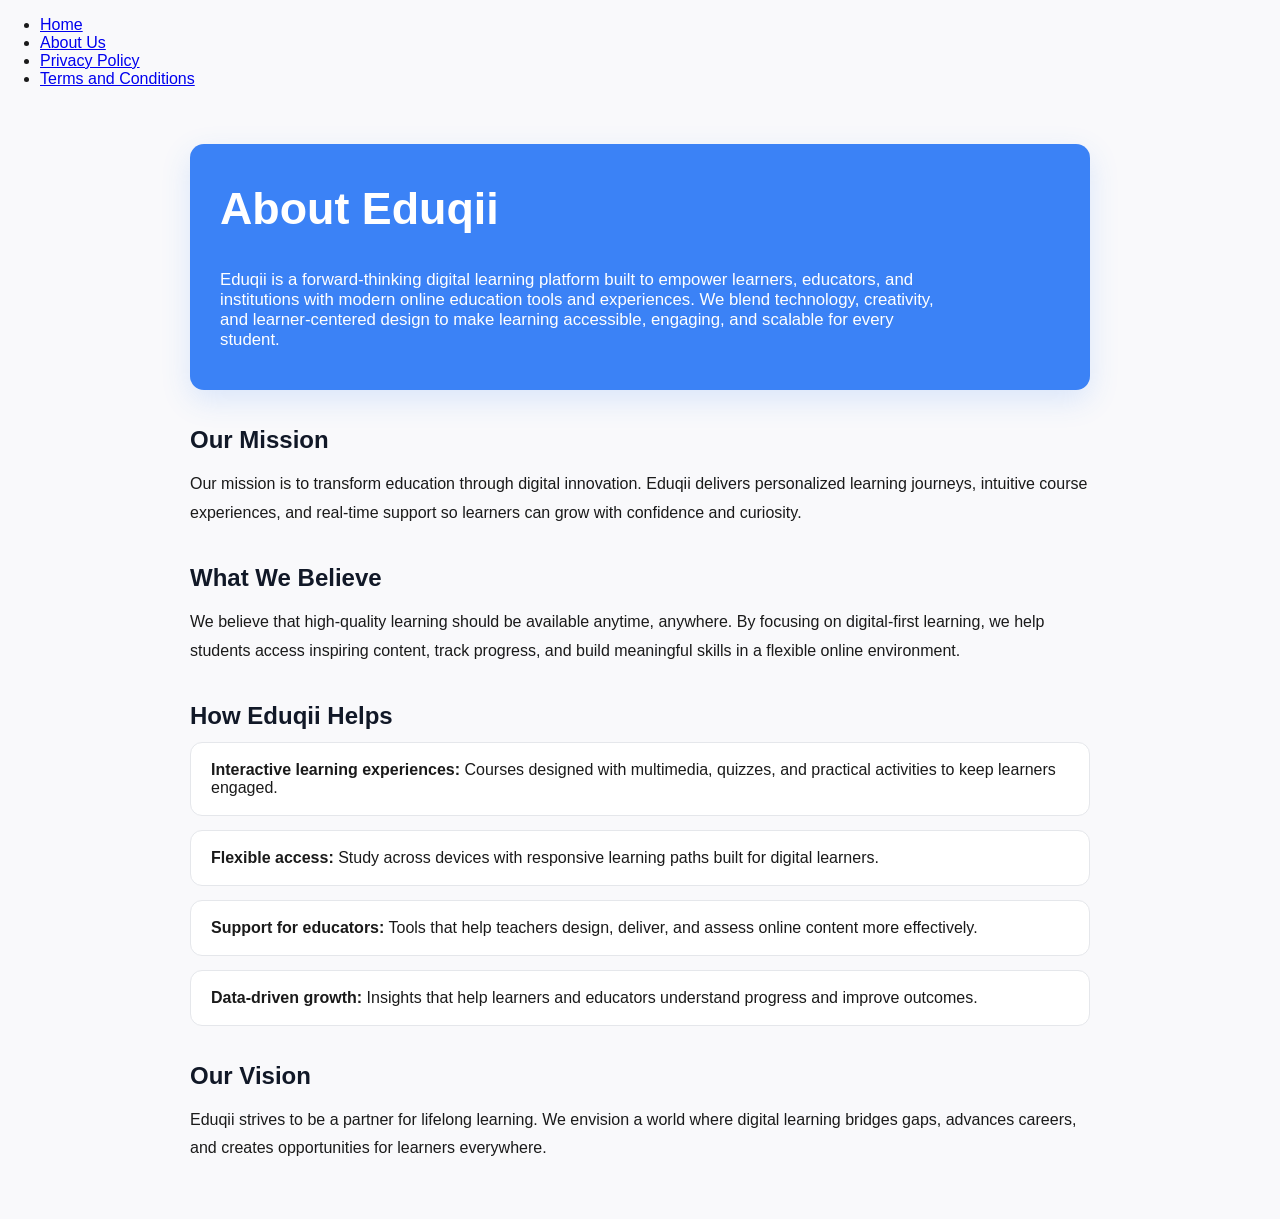
==== aboutus.html @ 87ccfbb3 "refactor" ====
<!DOCTYPE html>
<html lang="en">
<head>
    <meta charset="UTF-8">
    <meta name="viewport" content="width=device-width, initial-scale=1.0">
    <title>About Eduqii</title>
    <style>
        body { font-family: Arial, sans-serif; margin: 0; padding: 0; background: #f9f9fb; color: #1a1a1a; }
        .container { max-width: 900px; margin: 0 auto; padding: 40px 20px; }
        .hero { background: #3b82f6; color: #fff; padding: 40px 30px; border-radius: 14px; box-shadow: 0 10px 30px rgba(59, 130, 246, 0.16); }
        .hero h1 { margin-top: 0; font-size: 2.8rem; line-height: 1.1; }
        .hero p { margin: 20px 0 0; font-size: 1.05rem; max-width: 720px; }
        .section { margin-top: 36px; }
        .section h2 { color: #111827; margin-bottom: 12px; }
        .section p { line-height: 1.8; margin-bottom: 16px; }
        .feature-list { list-style: none; padding: 0; margin: 0; }
        .feature-list li { background: #fff; border: 1px solid #e5e7eb; border-radius: 12px; padding: 18px 20px; margin-bottom: 14px; }
    </style>
</head>
<body>
    <nav>
        <ul>
            <li><a href="index.html">Home</a></li>
            <li><a href="aboutus.html">About Us</a></li>
            <li><a href="privacy.html">Privacy Policy</a></li>
            <li><a href="terms_and_conditions.html">Terms and Conditions</a></li>
        </ul>
    </nav>
    <div class="container">
        <section class="hero">
            <h1>About Eduqii</h1>
            <p>Eduqii is a forward-thinking digital learning platform built to empower learners, educators, and institutions with modern online education tools and experiences. We blend technology, creativity, and learner-centered design to make learning accessible, engaging, and scalable for every student.</p>
        </section>

        <section class="section">
            <h2>Our Mission</h2>
            <p>Our mission is to transform education through digital innovation. Eduqii delivers personalized learning journeys, intuitive course experiences, and real-time support so learners can grow with confidence and curiosity.</p>
        </section>

        <section class="section">
            <h2>What We Believe</h2>
            <p>We believe that high-quality learning should be available anytime, anywhere. By focusing on digital-first learning, we help students access inspiring content, track progress, and build meaningful skills in a flexible online environment.</p>
        </section>

        <section class="section">
            <h2>How Eduqii Helps</h2>
            <ul class="feature-list">
                <li><strong>Interactive learning experiences:</strong> Courses designed with multimedia, quizzes, and practical activities to keep learners engaged.</li>
                <li><strong>Flexible access:</strong> Study across devices with responsive learning paths built for digital learners.</li>
                <li><strong>Support for educators:</strong> Tools that help teachers design, deliver, and assess online content more effectively.</li>
                <li><strong>Data-driven growth:</strong> Insights that help learners and educators understand progress and improve outcomes.</li>
            </ul>
        </section>

        <section class="section">
            <h2>Our Vision</h2>
            <p>Eduqii strives to be a partner for lifelong learning. We envision a world where digital learning bridges gaps, advances careers, and creates opportunities for learners everywhere.</p>
        </section>
    </div>
</body>
</html>
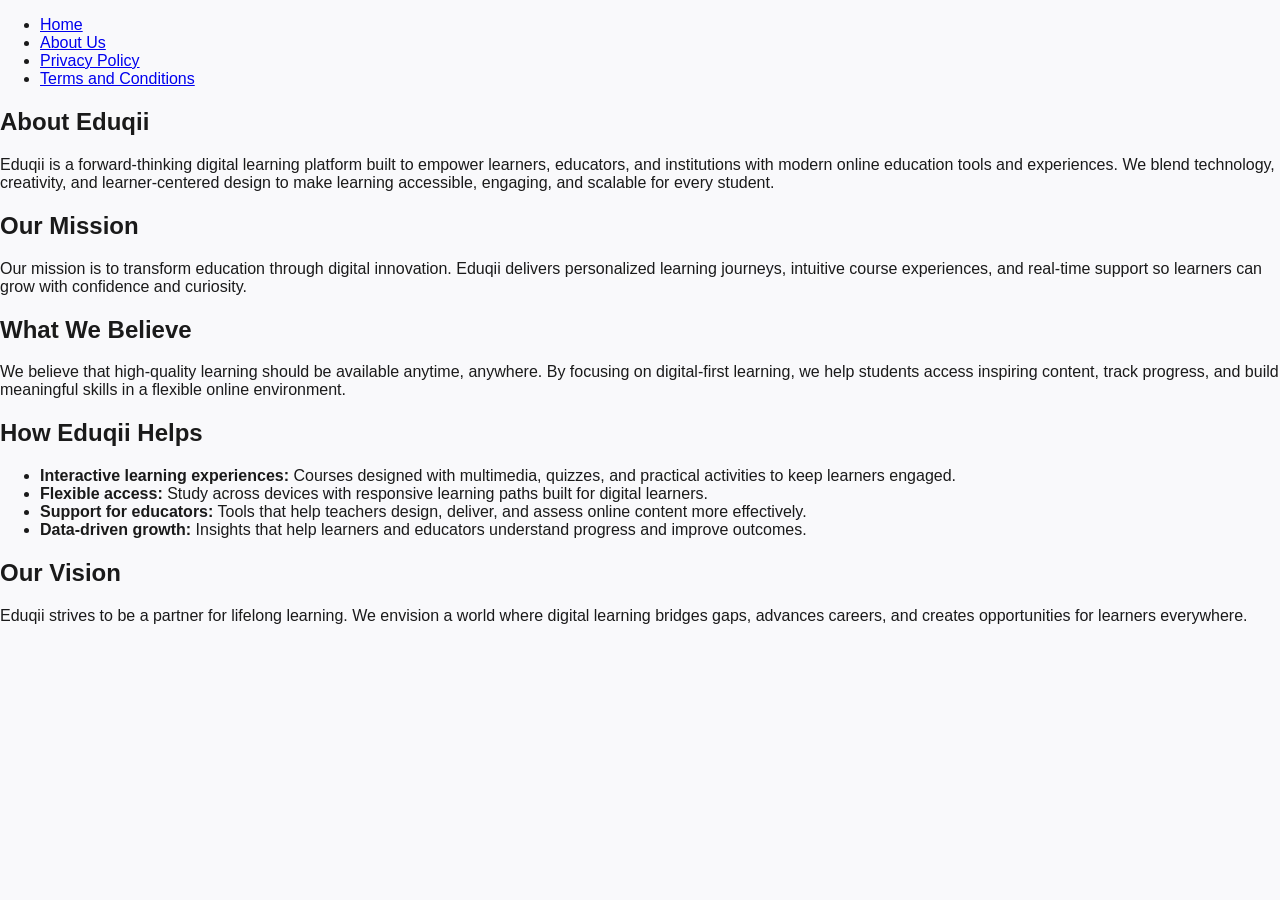
==== commit 161424c3: "refactor" ====
--- a/aboutus.html
+++ b/aboutus.html
@@ -6,16 +6,8 @@
     <title>About Eduqii</title>
     <style>
         body { font-family: Arial, sans-serif; margin: 0; padding: 0; background: #f9f9fb; color: #1a1a1a; }
-        .container { max-width: 900px; margin: 0 auto; padding: 40px 20px; }
-        .hero { background: #3b82f6; color: #fff; padding: 40px 30px; border-radius: 14px; box-shadow: 0 10px 30px rgba(59, 130, 246, 0.16); }
-        .hero h1 { margin-top: 0; font-size: 2.8rem; line-height: 1.1; }
-        .hero p { margin: 20px 0 0; font-size: 1.05rem; max-width: 720px; }
-        .section { margin-top: 36px; }
-        .section h2 { color: #111827; margin-bottom: 12px; }
-        .section p { line-height: 1.8; margin-bottom: 16px; }
-        .feature-list { list-style: none; padding: 0; margin: 0; }
-        .feature-list li { background: #fff; border: 1px solid #e5e7eb; border-radius: 12px; padding: 18px 20px; margin-bottom: 14px; }
     </style>
+    <link rel="stylesheet" href="styles.css">
 </head>
 <body>
     <nav>
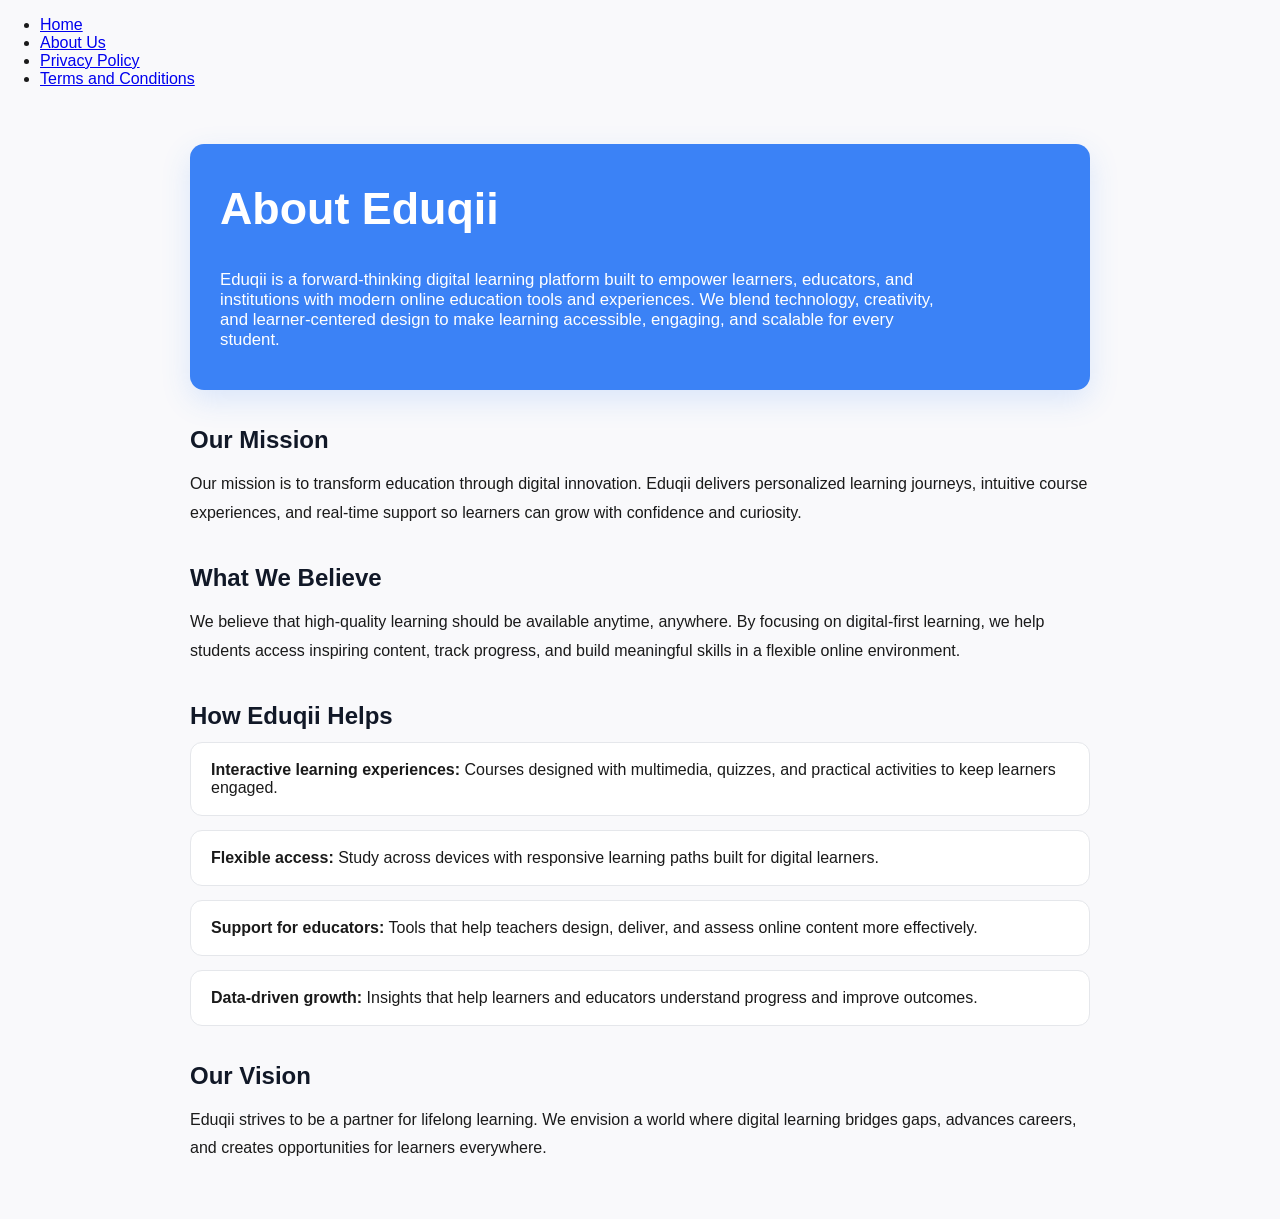
==== commit caa1a24f: "refactor" ====
--- a/aboutus.html
+++ b/aboutus.html
@@ -6,6 +6,15 @@
     <title>About Eduqii</title>
     <style>
         body { font-family: Arial, sans-serif; margin: 0; padding: 0; background: #f9f9fb; color: #1a1a1a; }
+        .container { max-width: 900px; margin: 0 auto; padding: 40px 20px; }
+        .hero { background: #3b82f6; color: #fff; padding: 40px 30px; border-radius: 14px; box-shadow: 0 10px 30px rgba(59, 130, 246, 0.16); }
+        .hero h1 { margin-top: 0; font-size: 2.8rem; line-height: 1.1; }
+        .hero p { margin: 20px 0 0; font-size: 1.05rem; max-width: 720px; }
+        .section { margin-top: 36px; }
+        .section h2 { color: #111827; margin-bottom: 12px; }
+        .section p { line-height: 1.8; margin-bottom: 16px; }
+        .feature-list { list-style: none; padding: 0; margin: 0; }
+        .feature-list li { background: #fff; border: 1px solid #e5e7eb; border-radius: 12px; padding: 18px 20px; margin-bottom: 14px; }
     </style>
     <link rel="stylesheet" href="styles.css">
 </head>
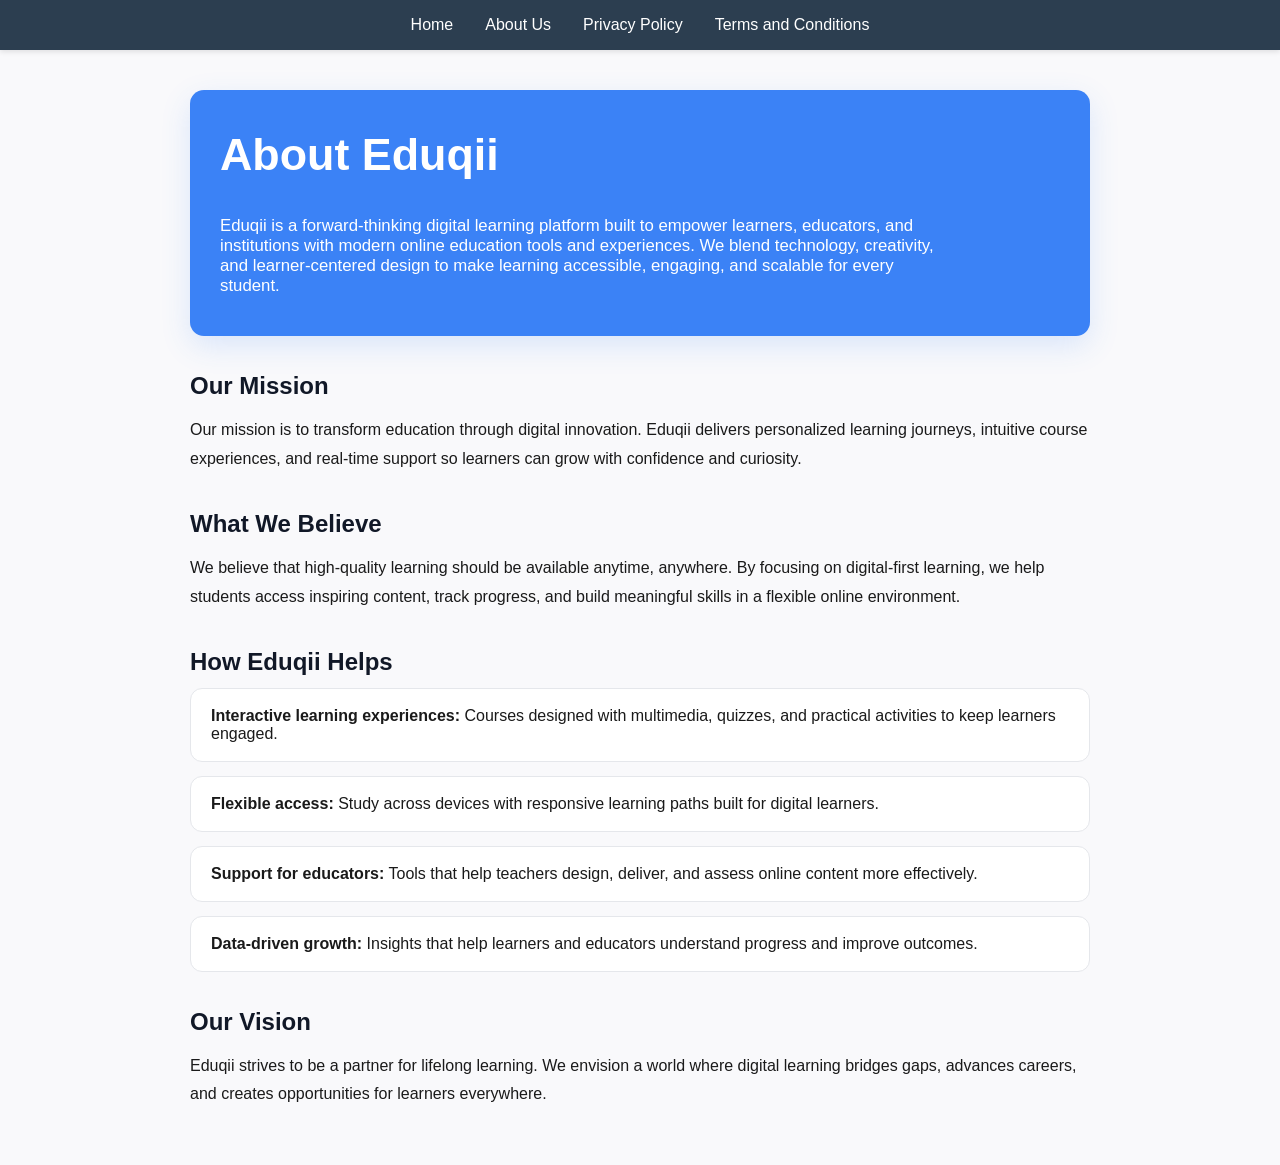
==== commit 364920f7: "Update aboutus.html" ====
--- a/aboutus.html
+++ b/aboutus.html
@@ -15,8 +15,40 @@
         .section p { line-height: 1.8; margin-bottom: 16px; }
         .feature-list { list-style: none; padding: 0; margin: 0; }
         .feature-list li { background: #fff; border: 1px solid #e5e7eb; border-radius: 12px; padding: 18px 20px; margin-bottom: 14px; }
+        nav {
+            background-color: #2c3e50;
+            padding: 1rem 0;
+            position: sticky;
+            top: 0;
+            box-shadow: 0 2px 5px rgba(0, 0, 0, 0.1);
+        }
+        
+        nav ul {
+            list-style: none;
+            display: flex;
+            justify-content: center;
+            flex-wrap: wrap;
+            gap: 2rem;
+            max-width: 1200px;
+            margin: 0 auto;
+            padding: 0 1rem;
+        }
+            
+        nav a {
+            color: white;
+            text-decoration: none;
+            font-weight: 500;
+            transition: color 0.3s ease;
+        }
+            
+        nav a:hover {
+            color: #3498db;
+        }
+
+        a:active {
+            color: #3498db;
+        }
     </style>
-    <link rel="stylesheet" href="styles.css">
 </head>
 <body>
     <nav>
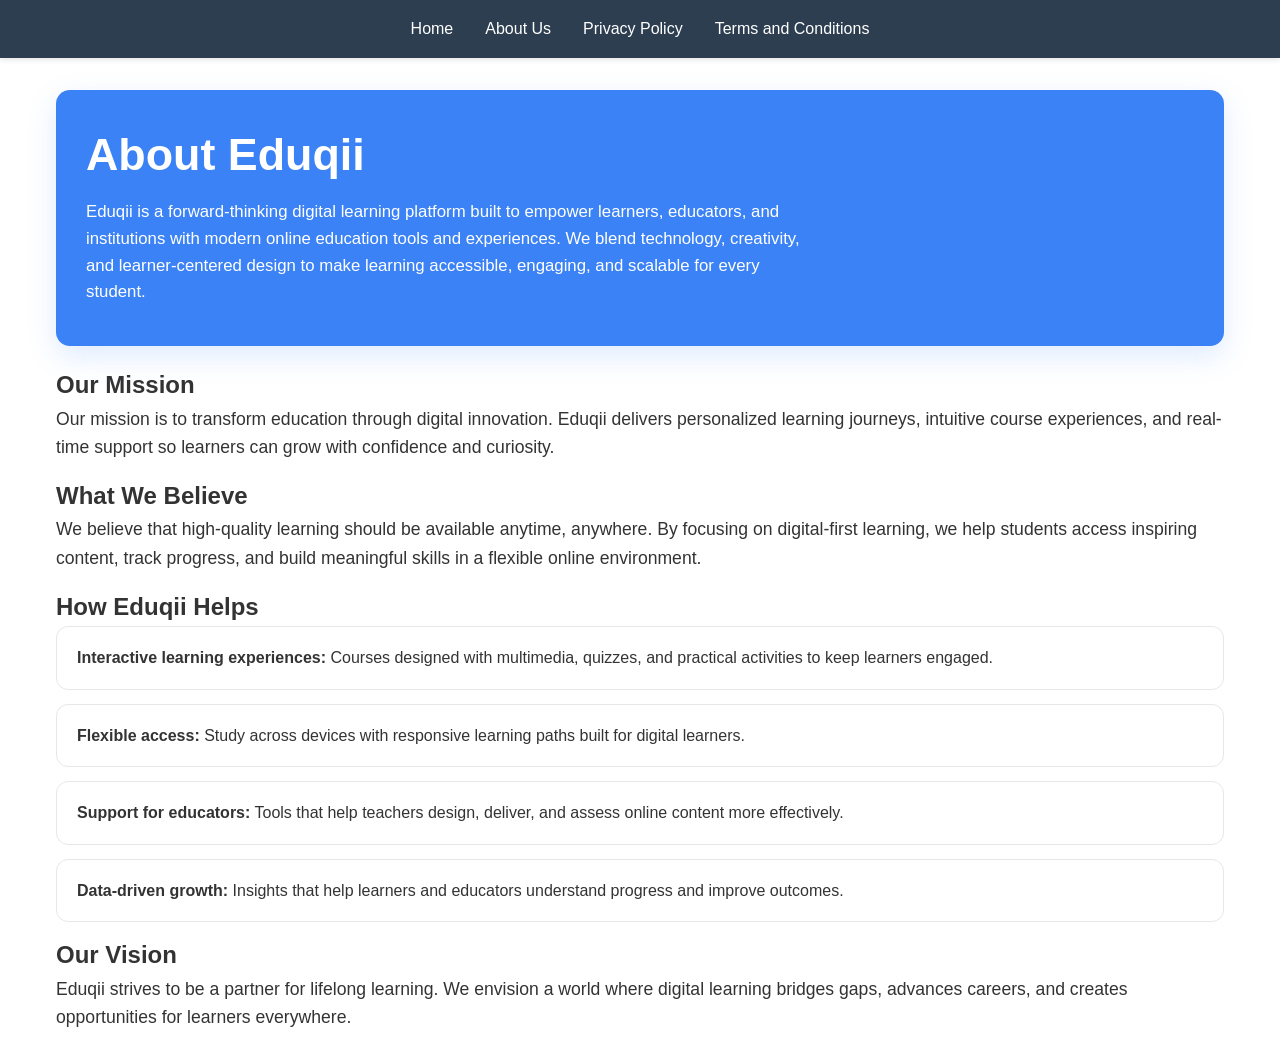
==== commit b811c3df: "refactor" ====
--- a/aboutus.html
+++ b/aboutus.html
@@ -4,51 +4,9 @@
     <meta charset="UTF-8">
     <meta name="viewport" content="width=device-width, initial-scale=1.0">
     <title>About Eduqii</title>
-    <style>
-        body { font-family: Arial, sans-serif; margin: 0; padding: 0; background: #f9f9fb; color: #1a1a1a; }
-        .container { max-width: 900px; margin: 0 auto; padding: 40px 20px; }
-        .hero { background: #3b82f6; color: #fff; padding: 40px 30px; border-radius: 14px; box-shadow: 0 10px 30px rgba(59, 130, 246, 0.16); }
-        .hero h1 { margin-top: 0; font-size: 2.8rem; line-height: 1.1; }
-        .hero p { margin: 20px 0 0; font-size: 1.05rem; max-width: 720px; }
-        .section { margin-top: 36px; }
-        .section h2 { color: #111827; margin-bottom: 12px; }
-        .section p { line-height: 1.8; margin-bottom: 16px; }
-        .feature-list { list-style: none; padding: 0; margin: 0; }
-        .feature-list li { background: #fff; border: 1px solid #e5e7eb; border-radius: 12px; padding: 18px 20px; margin-bottom: 14px; }
-        nav {
-            background-color: #2c3e50;
-            padding: 1rem 0;
-            position: sticky;
-            top: 0;
-            box-shadow: 0 2px 5px rgba(0, 0, 0, 0.1);
-        }
-        
-        nav ul {
-            list-style: none;
-            display: flex;
-            justify-content: center;
-            flex-wrap: wrap;
-            gap: 2rem;
-            max-width: 1200px;
-            margin: 0 auto;
-            padding: 0 1rem;
-        }
-            
-        nav a {
-            color: white;
-            text-decoration: none;
-            font-weight: 500;
-            transition: color 0.3s ease;
-        }
-            
-        nav a:hover {
-            color: #3498db;
-        }
-
-        a:active {
-            color: #3498db;
-        }
-    </style>
+    <link rel="icon" href="images/favicon.ico" type="image/x-icon">
+    <link rel="apple-touch-icon" href="images/favicon.ico">
+    <link rel="stylesheet" href="style.css">
 </head>
 <body>
     <nav>
@@ -59,7 +17,38 @@
             <li><a href="terms_and_conditions.html">Terms and Conditions</a></li>
         </ul>
     </nav>
-    <div class="container">
+    <main>
+        <div class="container">
+            <section class="hero">
+                <h1>About Eduqii</h1>
+                <p>Eduqii is a forward-thinking digital learning platform built to empower learners, educators, and institutions with modern online education tools and experiences. We blend technology, creativity, and learner-centered design to make learning accessible, engaging, and scalable for every student.</p>
+            </section>
+
+            <section class="section">
+                <h2>Our Mission</h2>
+                <p>Our mission is to transform education through digital innovation. Eduqii delivers personalized learning journeys, intuitive course experiences, and real-time support so learners can grow with confidence and curiosity.</p>
+            </section>
+
+            <section class="section">
+                <h2>What We Believe</h2>
+                <p>We believe that high-quality learning should be available anytime, anywhere. By focusing on digital-first learning, we help students access inspiring content, track progress, and build meaningful skills in a flexible online environment.</p>
+            </section>
+
+            <section class="section">
+                <h2>How Eduqii Helps</h2>
+                <ul class="feature-list">
+                    <li><strong>Interactive learning experiences:</strong> Courses designed with multimedia, quizzes, and practical activities to keep learners engaged.</li>
+                    <li><strong>Flexible access:</strong> Study across devices with responsive learning paths built for digital learners.</li>
+                    <li><strong>Support for educators:</strong> Tools that help teachers design, deliver, and assess online content more effectively.</li>
+                    <li><strong>Data-driven growth:</strong> Insights that help learners and educators understand progress and improve outcomes.</li>
+                </ul>
+            </section>
+        </div>
+        <section class="section">
+            <h2>Our Vision</h2>
+            <p>Eduqii strives to be a partner for lifelong learning. We envision a world where digital learning bridges gaps, advances careers, and creates opportunities for learners everywhere.</p>
+        </section>
+    <!-- <div class="container">
         <section class="hero">
             <h1>About Eduqii</h1>
             <p>Eduqii is a forward-thinking digital learning platform built to empower learners, educators, and institutions with modern online education tools and experiences. We blend technology, creativity, and learner-centered design to make learning accessible, engaging, and scalable for every student.</p>
@@ -89,6 +78,7 @@
             <h2>Our Vision</h2>
             <p>Eduqii strives to be a partner for lifelong learning. We envision a world where digital learning bridges gaps, advances careers, and creates opportunities for learners everywhere.</p>
         </section>
-    </div>
+    </div> -->
+    </main>
 </body>
 </html>
--- a/style.css
+++ b/style.css
@@ -0,0 +1,64 @@
+*  {
+        margin: 0;
+        padding: 0;
+        box-sizing: border-box;
+    }
+        
+    body {
+        font-family: Arial, sans-serif;
+        line-height: 1.6;
+        color: #333;
+    }
+        
+    nav {
+        background-color: #2c3e50;
+        padding: 1rem 0;
+        position: sticky;
+        top: 0;
+        box-shadow: 0 2px 5px rgba(0, 0, 0, 0.1);
+    }
+        
+    nav ul {
+        list-style: none;
+        display: flex;
+        justify-content: center;
+        flex-wrap: wrap;
+        gap: 2rem;
+        max-width: 1200px;
+        margin: 0 auto;
+        padding: 0 1rem;
+    }
+        
+    nav a {
+        color: white;
+        text-decoration: none;
+        font-weight: 500;
+        transition: color 0.3s ease;
+    }
+        
+    nav a:hover {
+        color: #3498db;
+    }
+    
+    main {
+        max-width: 1200px;
+        margin: 2rem auto;
+        padding: 0 1rem;
+    }
+        
+    h1 {
+        color: #2c3e50;
+        margin-bottom: 1rem;
+        font-size: 2.5rem;
+    }
+    
+    p {
+        margin-bottom: 1rem;
+        font-size: 1.1rem;
+    }
+
+    .feature-list { list-style: none; padding: 0; margin: 0; }
+    .feature-list li { background: #fff; border: 1px solid #e5e7eb; border-radius: 12px; padding: 18px 20px; margin-bottom: 14px; }
+    .hero { background: #3b82f6; color: #fff; padding: 40px 10px 40px 30px; border-radius: 14px; box-shadow: 0 10px 30px rgba(59, 130, 246, 0.16); margin-bottom: 20px;}
+    .hero h1 { margin-top: 0; font-size: 2.8rem; line-height: 1.1; color: #fff; }
+    .hero p { margin: 20px 0 0; font-size: 1.05rem; max-width: 720px; }
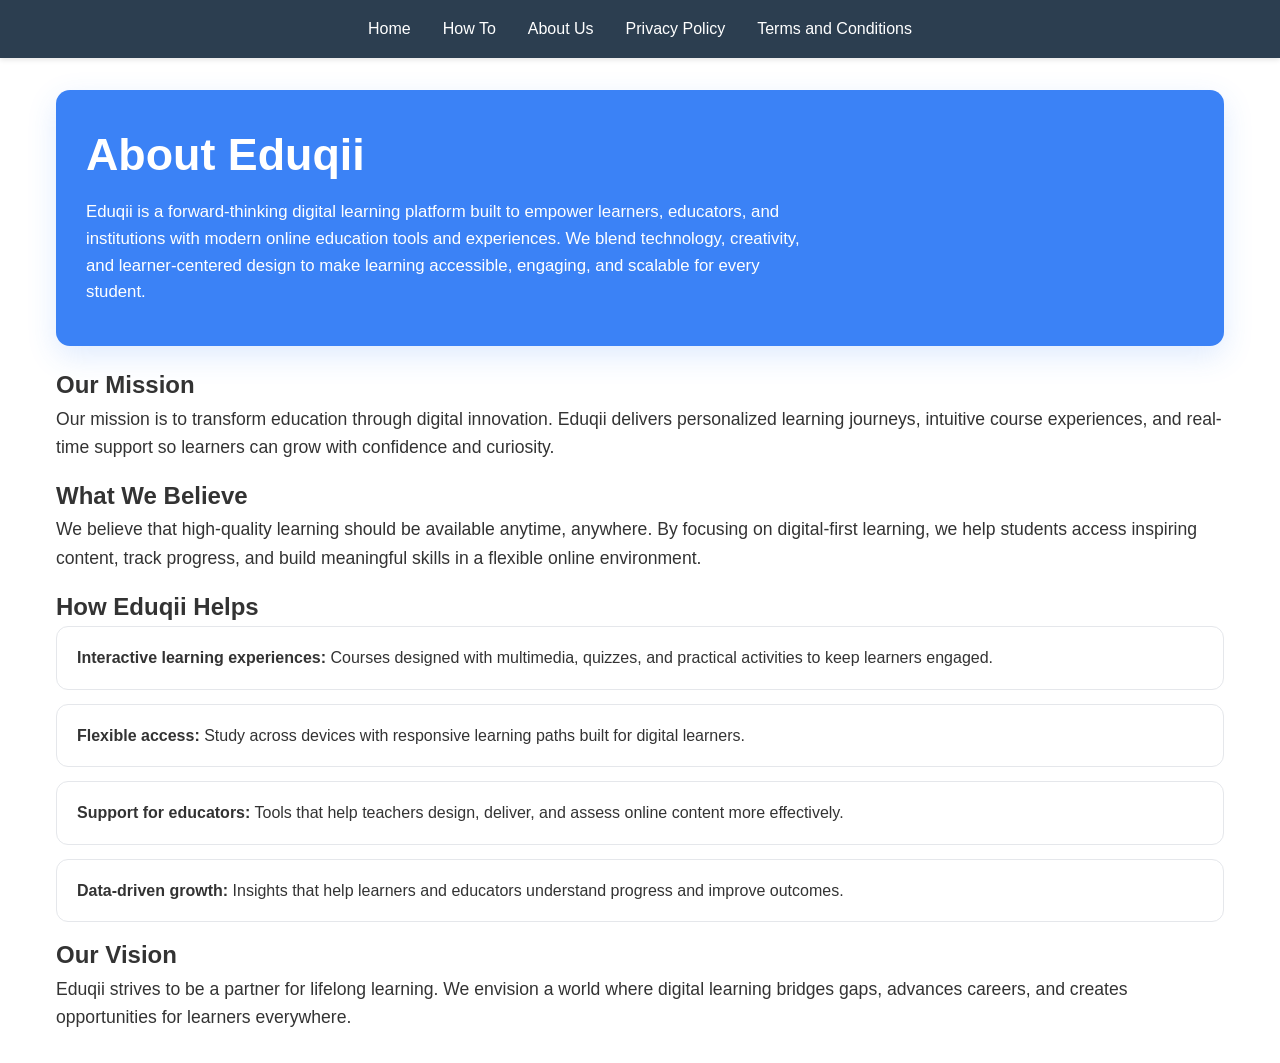
==== commit 68f38db1: "refactor" ====
--- a/aboutus.html
+++ b/aboutus.html
@@ -12,6 +12,7 @@
     <nav>
         <ul>
             <li><a href="index.html">Home</a></li>
+            <li><a href="how_to.html">How To</a></li>
             <li><a href="aboutus.html">About Us</a></li>
             <li><a href="privacy.html">Privacy Policy</a></li>
             <li><a href="terms_and_conditions.html">Terms and Conditions</a></li>
--- a/style.css
+++ b/style.css
@@ -61,4 +61,81 @@
     .feature-list li { background: #fff; border: 1px solid #e5e7eb; border-radius: 12px; padding: 18px 20px; margin-bottom: 14px; }
     .hero { background: #3b82f6; color: #fff; padding: 40px 10px 40px 30px; border-radius: 14px; box-shadow: 0 10px 30px rgba(59, 130, 246, 0.16); margin-bottom: 20px;}
     .hero h1 { margin-top: 0; font-size: 2.8rem; line-height: 1.1; color: #fff; }
-    .hero p { margin: 20px 0 0; font-size: 1.05rem; max-width: 720px; }+    .hero p { margin: 20px 0 0; font-size: 1.05rem; max-width: 720px; }
+
+    main ul,
+    main ol {
+        padding-left: 1.5rem;
+        margin-bottom: 1rem;
+    }
+
+    main li {
+        margin-bottom: 0.5rem;
+    }
+
+    @media (max-width: 768px) {
+        nav ul {
+            gap: 0.75rem 1.25rem;
+        }
+
+        main {
+            margin: 1.5rem auto;
+            padding: 0 1.25rem;
+        }
+
+        h1 {
+            font-size: 2.15rem;
+        }
+
+        .hero {
+            padding: 32px 24px;
+        }
+
+        .hero h1 {
+            font-size: 2.4rem;
+        }
+    }
+
+    @media (max-width: 480px) {
+        nav {
+            padding: 0.5rem 0;
+        }
+
+        nav ul {
+            display: grid;
+            grid-template-columns: repeat(2, minmax(0, 1fr));
+            gap: 0.25rem 0.5rem;
+            padding: 0 0.75rem;
+        }
+
+        nav a {
+            display: block;
+            padding: 0.35rem 0.2rem;
+            text-align: center;
+        }
+
+        main {
+            margin: 1.25rem auto;
+            padding: 0 1rem;
+        }
+
+        h1 {
+            font-size: 1.8rem;
+        }
+
+        p {
+            font-size: 1rem;
+        }
+
+        .hero {
+            padding: 24px 20px;
+        }
+
+        .hero h1 {
+            font-size: 2rem;
+        }
+
+        .feature-list li {
+            padding: 16px;
+        }
+    }
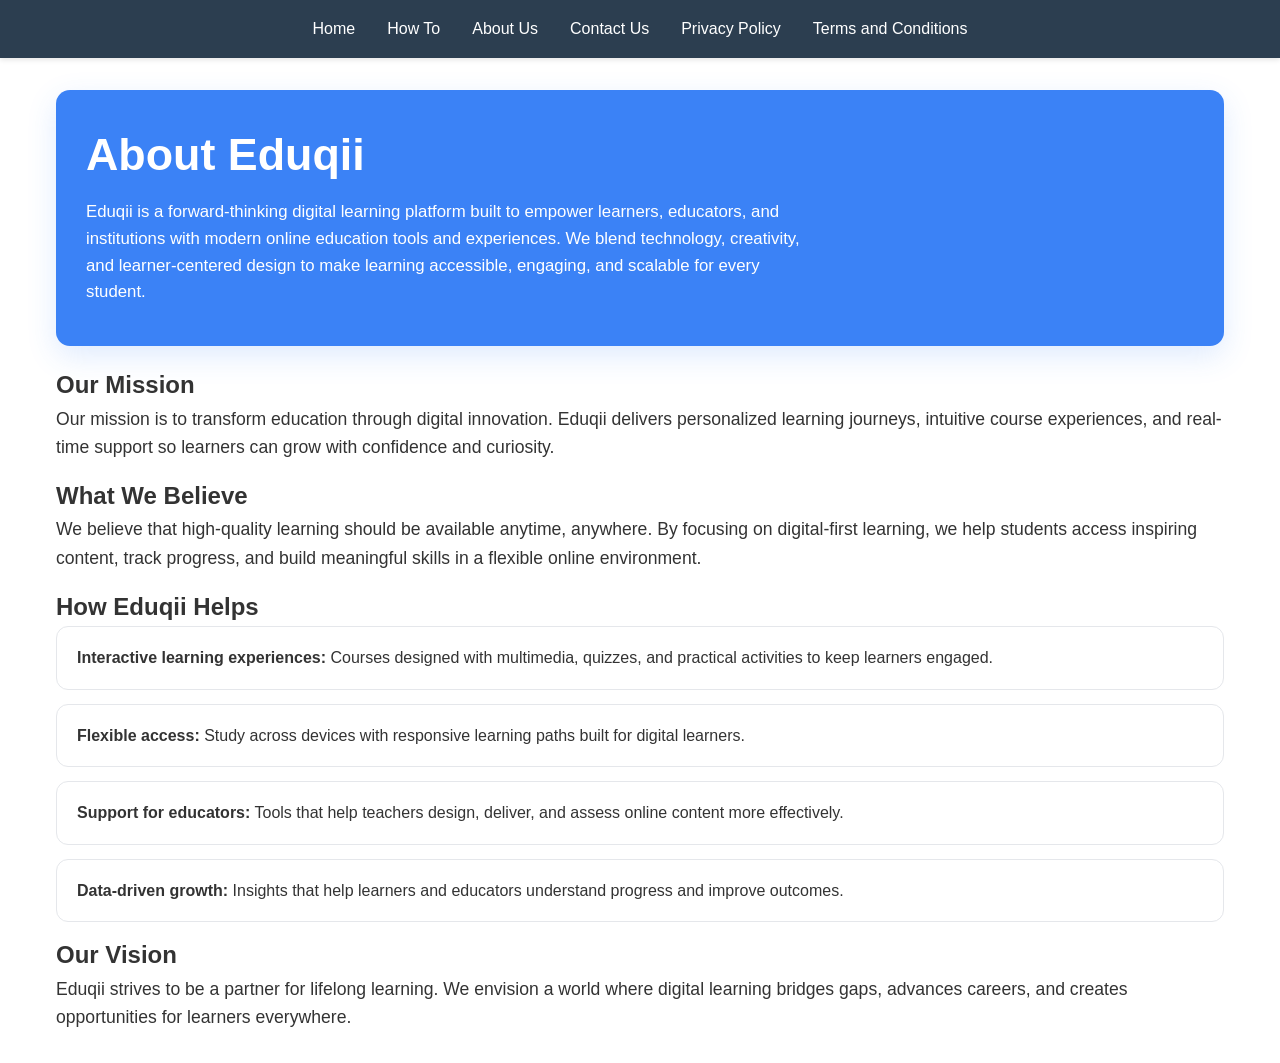
==== commit fb745474: "refactor" ====
--- a/aboutus.html
+++ b/aboutus.html
@@ -14,6 +14,7 @@
             <li><a href="index.html">Home</a></li>
             <li><a href="how_to.html">How To</a></li>
             <li><a href="aboutus.html">About Us</a></li>
+            <li><a href="contact.html">Contact Us</a></li>
             <li><a href="privacy.html">Privacy Policy</a></li>
             <li><a href="terms_and_conditions.html">Terms and Conditions</a></li>
         </ul>
